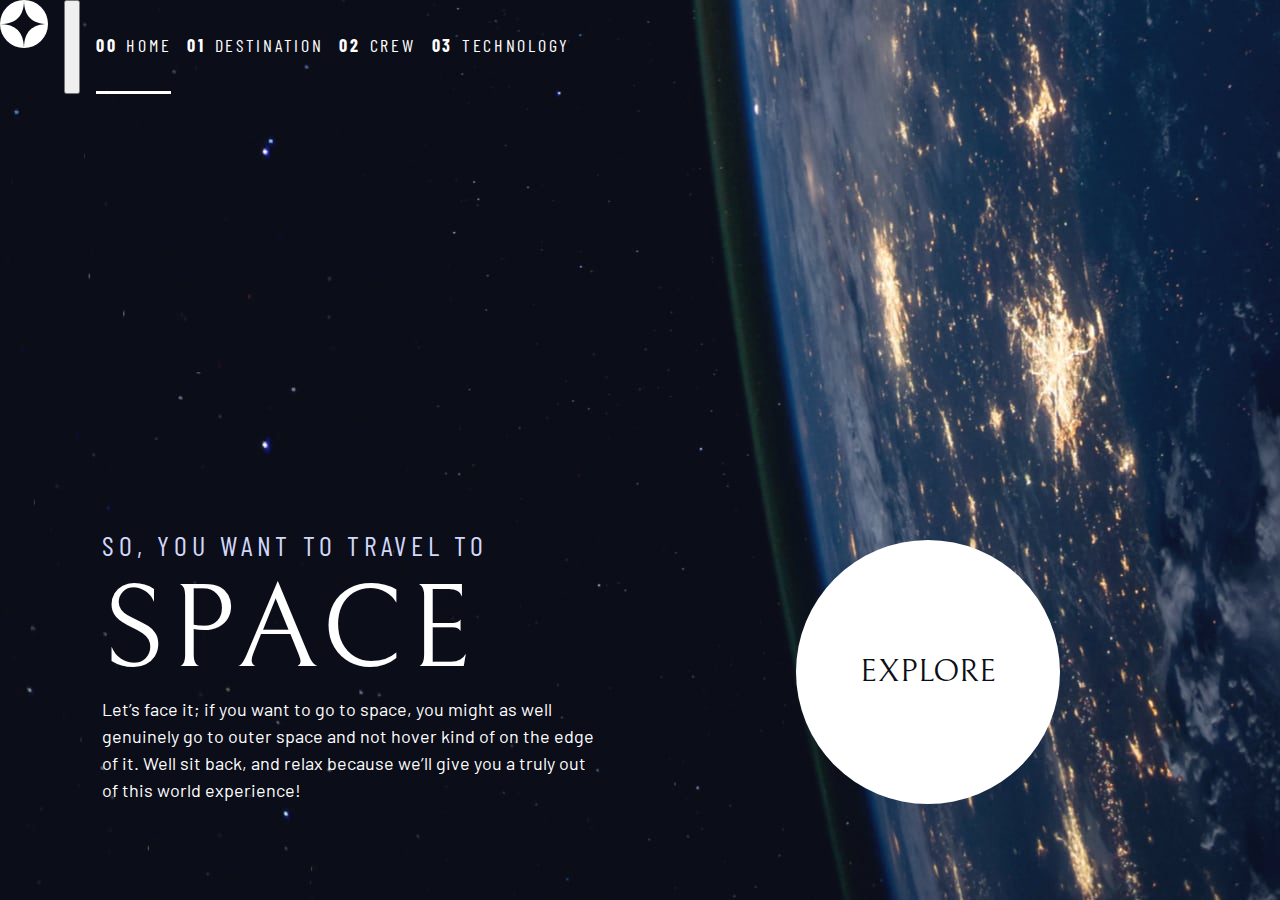
==== starter-code/index.html @ 5a0a13b6 "s" ====
<!DOCTYPE html>
<html lang="en">
  <head>
    <meta charset="UTF-8" />
    <meta name="viewport" content="width=device-width, initial-scale=1.0" />

    <link
      rel="icon"
      type="image/png"
      sizes="32x32"
      href="./assets/favicon-32x32.png"
    />
    <!-- Google fonts -->
    <link rel="preconnect" href="https://fonts.googleapis.com" />
    <link rel="preconnect" href="https://fonts.gstatic.com" crossorigin />
    <link
      href="https://fonts.googleapis.com/css2?family=Barlow+Condensed:wght@400;700&family=Bellefair&family=Barlow:wght@400;700&display=swap"
      rel="stylesheet"
    />

    <!-- Our custom CSS -->
    <link rel="stylesheet" href="style.css" />
    <script defer src="script.js"></script>
    <title>Frontend Mentor | Space tourism website</title>
  </head>
  <body class="home">
    <header class="primary-header flex">
      <div>
        <img
          src="./assets/shared/logo.svg"
          alt="space tourism logo"
          class="logo"
        />
      </div>
      <button class="mobile-nav-toggle" aria-controls="primary-navigation" aria-expanded="false">
        <span class="sr-only">Menu</span>
      </button>
      <nav>
        <ul id="primary-navigation" class="primary-navigation underline-indicators flex">
          <li class="active">
            <a
              class="ff-sans-cond uppercase text-white letter-spacing-2"
              href="index.html"
              ><span>00</span>Home</a
            >
          </li>
          <li>
            <a
              class="ff-sans-cond uppercase text-white letter-spacing-2"
              href="destination.html"
              ><span>01</span>Destination</a
            >
          </li>
          <li>
            <a
              class="ff-sans-cond uppercase text-white letter-spacing-2"
              href="crew.html"
              ><span>02</span>Crew</a
            >
          </li>
          <li>
            <a
              class="ff-sans-cond uppercase text-white letter-spacing-2"
              href="technology.html"
              ><span>03</span>Technology</a
            >
          </li>
        </ul>
      </nav>
    </header>

    <div class="grid-container grid-container--home">
      <div>
        <h1 class="text-accent fs-500 ff-sans-cond uppercase letter-spacing-1">
          So, you want to travel to
          <span class="d-block fs-900 ff-serif text-white">Space</span>
        </h1>

        <p>
          Let’s face it; if you want to go to space, you might as well genuinely
          go to outer space and not hover kind of on the edge of it. Well sit
          back, and relax because we’ll give you a truly out of this world
          experience!
        </p>
      </div>
      <div>
        <a href="#" class="large-button uppercase ff-serif text-dark bg-white"
          >Explore</a
        >
      </div>
    </div>
  </body>
</html>
---- starter-code/style.css ----
/* ------------------- */
/* Custom properties   */
/* ------------------- */

:root {
  /* colors */
  --clr-dark: 230 35% 7%;
  --clr-light: 231 77% 90%;
  --clr-white: 0 0% 100%;

  /* font-sizes */
  --fs-900: clamp(5rem, 8vw + 1rem, 9.375rem);
  --fs-800: 6.25rem;
  --fs-700: 3.5rem;
  --fs-600: 2rem;
  --fs-500: 1.75rem;
  --fs-400: 1.125rem;
  --fs-300: 1rem;
  --fs-200: 0.875rem;

  /* font-families */
  --ff-serif: "Bellefair", serif;
  --ff-sans-cond: "Barlow Condensed", sans-serif;
  --ff-sans-normal: "Barlow", sans-serif;
}

@media (min-width: 35em) {
  :root {
    --fs-800: 5rem;
    --fs-700: 2.5rem;
    --fs-600: 1.5rem;
    --fs-400: 1rem;
  }
}

@media (min-width: 45em) {
  :root {
    /* font-sizes */

    --fs-800: 6.25rem;
    --fs-700: 3.5rem;
    --fs-600: 2rem;
    --fs-400: 1.125rem;
  }
}

/* ------------------- */
/* Reset               */
/* ------------------- */

/* Box sizing */
*,
*::before,
*::after {
  box-sizing: border-box;
}

/* Reset margins */
body,
h1,
h2,
h3,
h4,
h5,
p,
figure,
picture {
  margin: 0;
}

h1,
h2,
h3,
h4,
h5,
h6,
p {
  font-weight: 400;
}

/* set up the body */
body {
  font-family: var(--ff-sans-normal);
  font-size: var(--fs-400);
  color: hsl(var(--clr-white));
  background-color: hsl(var(--clr-dark));
  line-height: 1.5;
  min-height: 100vh;

  display: grid;
  grid-template-rows: min-content 1fr;
}

/* make images easier to work with */
img,
picutre {
  max-width: 100%;
  display: block;
}

/* make form elements easier to work with */
input,
button,
textarea,
select {
  font: inherit;
}

/* remove animations for people who've turned them off */
@media (prefers-reduced-motion: reduce) {
  *,
  *::before,
  *::after {
    animation-duration: 0.01ms !important;
    animation-iteration-count: 1 !important;
    transition-duration: 0.01ms !important;
    scroll-behavior: auto !important;
  }
}

/* ------------------- */
/* Utility classes     */
/* ------------------- */

/* general */

.flex {
  display: flex;
  gap: var(--gap, 1rem);
}

.grid {
  display: grid;
  gap: var(--gap, 1rem);
}

.d-block {
  display: block;
}

.flow > *:where(:not(:first-child)) {
  margin-top: var(--flow-space, 1rem);
}

.container {
  padding-inline: 2em;
  margin-inline: auto;
  max-width: 80rem;
}

.grid-container {
  text-align: center;
  display: grid;
  place-items: center;
  padding-inline: 1rem;
}

.grid-container * {
  max-width: 50ch;
}

@media (min-width: 45em) {
  .grid-container {
    text-align: left;
    column-gap: var(--container-gap, 2rem);
    grid-template-columns: minmax(2rem, 1fr) repeat(2, minmax(0, 40rem)) minmax(
        2rem,
        1fr
      );
  }

  .grid-container > *:first-child {
    grid-column: 2;
  }

  .grid-container > *:last-child {
    grid-column: 3;
  }

  .grid-container--home {
    padding-bottom: 6rem;
    align-items: end;
  }
}

.sr-only {
  position: absolute;
  width: 1px;
  height: 1px;
  padding: 0;
  margin: -1px;
  overflow: hidden;
  clip: rect(0, 0, 0, 0);
  white-space: nowrap; /* added line */
  border: 0;
}

/* colors */

.bg-dark {
  background-color: hsl(var(--clr-dark));
}
.bg-accent {
  background-color: hsl(var(--clr-light));
}
.bg-white {
  background-color: hsl(var(--clr-white));
}

.text-dark {
  color: hsl(var(--clr-dark));
}
.text-accent {
  color: hsl(var(--clr-light));
}
.text-white {
  color: hsl(var(--clr-white));
}

/* typography */

.ff-serif {
  font-family: var(--ff-serif);
}
.ff-sans-cond {
  font-family: var(--ff-sans-cond);
}
.ff-sans-normal {
  font-family: var(--ff-sans-normal);
}

.letter-spacing-1 {
  letter-spacing: 4.75px;
}
.letter-spacing-2 {
  letter-spacing: 2.7px;
}
.letter-spacing-3 {
  letter-spacing: 2.35px;
}

.uppercase {
  text-transform: uppercase;
}

.fs-900 {
  font-size: var(--fs-900);
}
.fs-800 {
  font-size: var(--fs-800);
}
.fs-700 {
  font-size: var(--fs-700);
}
.fs-600 {
  font-size: var(--fs-600);
}
.fs-500 {
  font-size: var(--fs-500);
}
.fs-400 {
  font-size: var(--fs-400);
}
.fs-300 {
  font-size: var(--fs-300);
}
.fs-200 {
  font-size: var(--fs-200);
}

.fs-900,
.fs-800,
.fs-700,
.fs-600 {
  line-height: 1.1;
}

.numbered-title {
  font-family: var(--ff-sans-cond);
  font-size: var(--fs-500);
  text-transform: uppercase;
  letter-spacing: 4.72px;
}

.numbered-title span {
  margin-right: 0.5em;
  font-weight: 700;
  color: hsl(var(--clr-white) / 0.25);
}

/* ------------------- */
/* Compontents         */
/* ------------------- */

.large-button {
  font-size: 2rem;
  position: relative;
  z-index: 1;
  display: inline-grid;
  place-items: center;
  padding: 0 2em;
  border-radius: 50%;
  aspect-ratio: 1;
  text-decoration: none;
}

.large-button::after {
  content: "";
  position: absolute;
  z-index: -1;
  width: 100%;
  height: 100%;
  background: hsl(var(--clr-white) / 0.1);
  border-radius: 50%;
  opacity: 0;
  transition: opacity 500ms linear, transform 750ms ease-in-out;
}

.large-button:hover::after,
.large-button:focus::after {
  opacity: 1;
  transform: scale(1.5);
}

.primary-navigation {
  --underline-gap: 2rem;
  list-style: none;
  padding: 0;
  margin: 0;
}

@media (max-width: 35rem) {
  .primary-navigation {
    --underline-gap: .5rem;
    position: fixed;
    background: black;
    inset: 0 0 0 30%;
    z-index: 1000;
    list-style: none;
    padding: min(20rem, 15vh) 2rem;
    margin: 0;
    flex-direction: column;
  }

  .primary-navigation.underline-indicators > .active {
    border: 0;

  }
}

.primary-navigation a {
  text-decoration: none;
}

.primary-navigation a > span {
  font-weight: 700;
  margin-right: 0.5em;
}

.underline-indicators > * {
  cursor: pointer;
  padding: var(--underline-gap, 1rem) 0;
  border: 0;
  border-bottom: 0.2rem solid hsl(var(--clr-white) / 0);
}

.underline-indicators > *:hover,
.underline-indicators > *:focus {
  border-color: hsl(var(--clr-white) / 0.5);
}

.underline-indicators > .active,
.underline-indicators > [aria-selected="true"] {
  color: hsl(var(--clr-white) / 1);
  border-color: hsl(var(--clr-white) / 1);
}

.tab-list {
  --gap: 2rem;
}

.dot-indicators > * {
  cursor: pointer;
  border: 0;
  border-radius: 50%;
  padding: 0.5em;
  background-color: hsl(var(--clr-white) / 0.25);
}

.dot-indicators > *:hover,
.dot-indicators > *:focus {
  background-color: hsl(var(--clr-white) / 0.5);
}

.dot-indicators > [aria-selected="true"] {
  background-color: hsl(var(--clr-white) / 1);
}

.number-indicators > * {
  position: relative;
  display: grid;
  place-items: center;
  padding: 0 2em;
  border-radius: 50%;
  aspect-ratio: 1;
  text-decoration: none;
  border: 1px solid hsl(var(--clr-white) / 0.25);
  background-color: hsl(var(--clr-dark));
  color: hsl(var(--clr-white));
}

.number-indicators > *:hover,
.number-indicators > *:focus {
  background-color: hsl(var(--clr-white) / 0.1);
  border: 1px solid hsl(var(--clr-white));
}

.number-indicators > [aria-selected="true"] {
  background-color: hsl(var(--clr-white) / 1);
  color: hsl(var(--clr-dark));
}

/* ------------------- */
/* Page Specific background */
/* ------------------- */

body {
  background-position: bottom center;
  background-size: cover;
}

.home {
  background-image: url(./assets/home/background-home-mobile.jpg);
}

@media (min-width: 35em) {
  .home {
    background-position: center center;
    background-image: url(./assets/home/background-home-tablet.jpg);
  }
}

@media (min-width: 45em) {
  .home {
    background-image: url(./assets/home/background-home-desktop.jpg);
  }
}
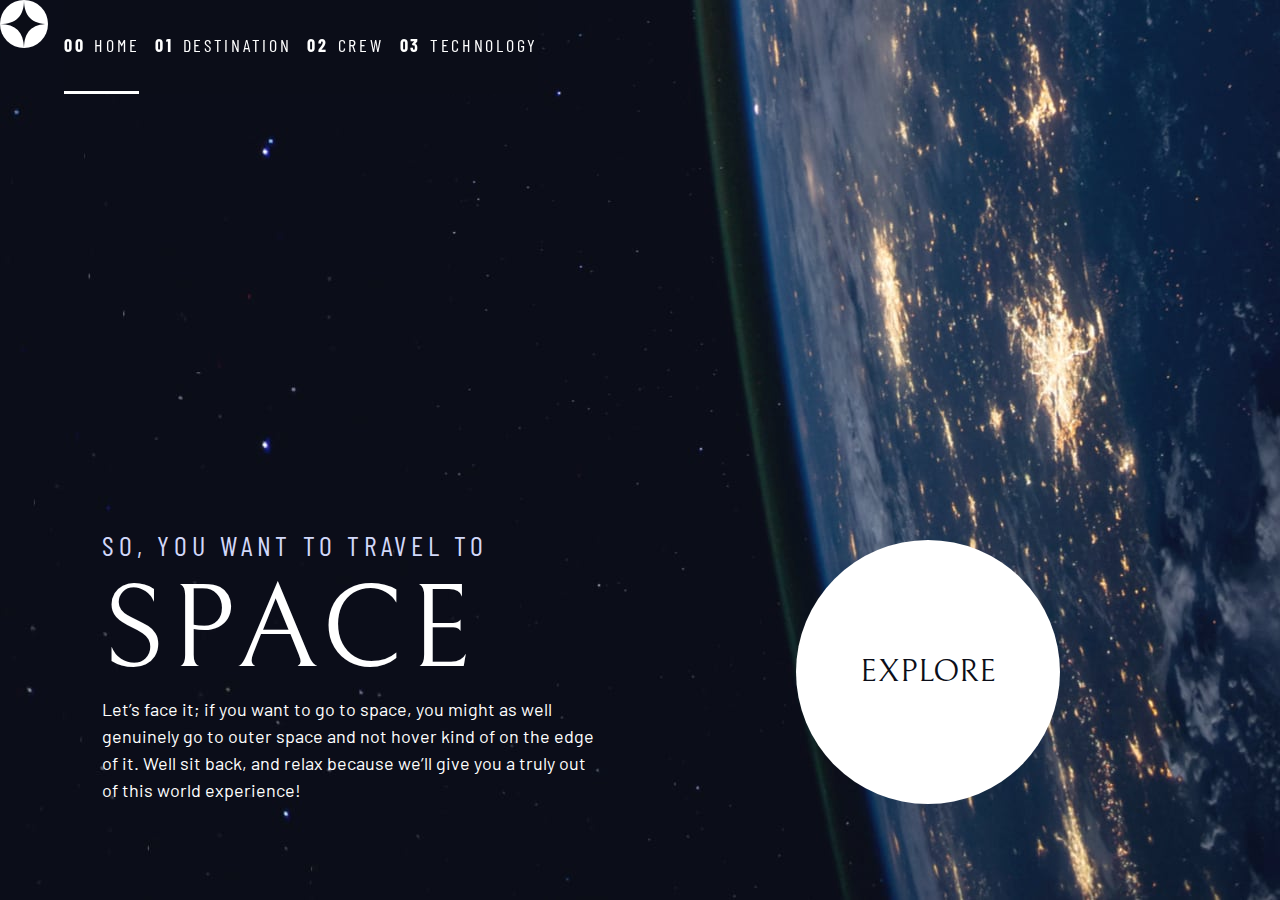
==== commit 88a1175a: "s" ====
--- a/starter-code/index.html
+++ b/starter-code/index.html
@@ -32,11 +32,19 @@
           class="logo"
         />
       </div>
-      <button class="mobile-nav-toggle" aria-controls="primary-navigation" aria-expanded="false">
+      <button
+        class="mobile-nav-toggle"
+        aria-controls="primary-navigation"
+        aria-expanded="false"
+      >
         <span class="sr-only">Menu</span>
       </button>
       <nav>
-        <ul id="primary-navigation" class="primary-navigation underline-indicators flex">
+        <ul
+          id="primary-navigation"
+          data-visible="false"
+          class="primary-navigation underline-indicators flex"
+        >
           <li class="active">
             <a
               class="ff-sans-cond uppercase text-white letter-spacing-2"
--- a/starter-code/style.css
+++ b/starter-code/style.css
@@ -89,6 +89,8 @@
 
   display: grid;
   grid-template-rows: min-content 1fr;
+
+  overflow-x: hidden;
 }
 
 /* make images easier to work with */
@@ -327,24 +329,59 @@
   list-style: none;
   padding: 0;
   margin: 0;
+  background: hsl(var(--clr-dark) / 0.95);
+  /* backdrop-filter: blur(2rem);
+
+  box-shadow: 0 8px 32px 0 rgba(31, 38, 135, 0.37);
+  border-radius: 10px;
+  border: 1px solid rgba(255, 255, 255, 0.18); */
+}
+
+.mobile-nav-toggle {
+  display: none;
+}
+
+@supports (backdrop-filter: blur(1.5rem)) {
+  .primary-navigation {
+    background: hsl(var(--clr-dark) / 0.05);
+    backdrop-filter: blur(1.5rem);
+  }
 }
 
 @media (max-width: 35rem) {
   .primary-navigation {
-    --underline-gap: .5rem;
+    --underline-gap: 0.5rem;
     position: fixed;
-    background: black;
     inset: 0 0 0 30%;
     z-index: 1000;
     list-style: none;
     padding: min(20rem, 15vh) 2rem;
     margin: 0;
     flex-direction: column;
+    transform: translateX(100%);
+    transition: transform 500ms ease-in-out;
+  }
+
+  .primary-navigation[data-visible="true"] {
+    transform: translateX(0);
   }
 
   .primary-navigation.underline-indicators > .active {
     border: 0;
-
+  }
+
+  .mobile-nav-toggle {
+    display: block;
+    position: absolute;
+    z-index: 2000;
+    right: 1rem;
+    top: 2rem;
+    background: transparent;
+    border: 0;
+    background-image: url(./assets/shared/icon-hamburger.svg);
+    background-repeat: no-repeat;
+    width: 1.5rem;
+    aspect-ratio: 1;
   }
 }
 
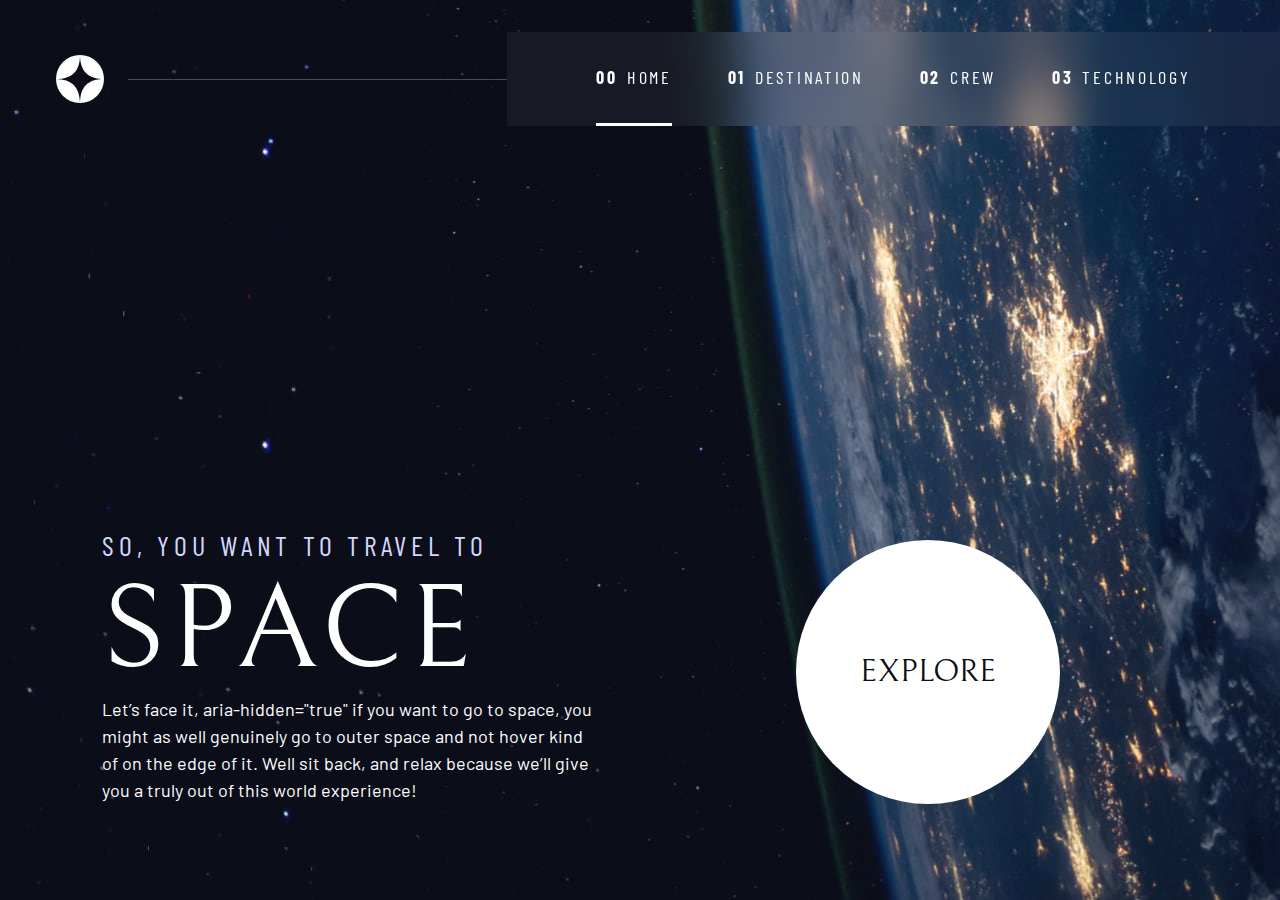
==== commit b91fa78c: "s" ====
--- a/starter-code/index.html
+++ b/starter-code/index.html
@@ -20,10 +20,12 @@
 
     <!-- Our custom CSS -->
     <link rel="stylesheet" href="style.css" />
+
     <script defer src="script.js"></script>
     <title>Frontend Mentor | Space tourism website</title>
   </head>
   <body class="home">
+    <a class="skip-to-content" href="#main">Skip to content</a>
     <header class="primary-header flex">
       <div>
         <img
@@ -49,35 +51,35 @@
             <a
               class="ff-sans-cond uppercase text-white letter-spacing-2"
               href="index.html"
-              ><span>00</span>Home</a
+              ><span aria-hidden="true">00</span>Home</a
             >
           </li>
           <li>
             <a
               class="ff-sans-cond uppercase text-white letter-spacing-2"
               href="destination.html"
-              ><span>01</span>Destination</a
+              ><span aria-hidden="true">01</span>Destination</a
             >
           </li>
           <li>
             <a
               class="ff-sans-cond uppercase text-white letter-spacing-2"
               href="crew.html"
-              ><span>02</span>Crew</a
+              ><span aria-hidden="true">02</span>Crew</a
             >
           </li>
           <li>
             <a
               class="ff-sans-cond uppercase text-white letter-spacing-2"
               href="technology.html"
-              ><span>03</span>Technology</a
+              ><span aria-hidden="true">03</span>Technology</a
             >
           </li>
         </ul>
       </nav>
     </header>
 
-    <div class="grid-container grid-container--home">
+    <main id="main" class="grid-container grid-container--home">
       <div>
         <h1 class="text-accent fs-500 ff-sans-cond uppercase letter-spacing-1">
           So, you want to travel to
@@ -85,7 +87,7 @@
         </h1>
 
         <p>
-          Let’s face it; if you want to go to space, you might as well genuinely
+          Let’s face it, aria-hidden="true" if you want to go to space, you might as well genuinely
           go to outer space and not hover kind of on the edge of it. Well sit
           back, and relax because we’ll give you a truly out of this world
           experience!
@@ -96,6 +98,6 @@
           >Explore</a
         >
       </div>
-    </div>
+    </main>
   </body>
 </html>
--- a/starter-code/style.css
+++ b/starter-code/style.css
@@ -197,6 +197,21 @@
   border: 0;
 }
 
+.skip-to-content {
+  position: absolute;
+  z-index: 1000;
+  background: hsl(var(--clr-white));
+  color: hsl(var(--clr-dark));
+  padding: 0.5em 1em;
+  margin-inline: auto;
+  transform: translateY(-100%);
+  transition: transform 250ms ease-in;
+}
+
+.skip-to-content:focus{
+  transform: translateY(0);
+}
+
 /* colors */
 
 .bg-dark {
@@ -324,28 +339,36 @@
   transform: scale(1.5);
 }
 
+.logo {
+  margin: 1.5rem clamp(1.5rem, 5vw, 3.5rem);
+}
+
+.primary-header {
+  justify-content: space-between;
+  align-items: center;
+}
+
 .primary-navigation {
+  --gap: clamp(1.5rem, 5vw, 3.5rem);
   --underline-gap: 2rem;
   list-style: none;
   padding: 0;
   margin: 0;
-  background: hsl(var(--clr-dark) / 0.95);
-  /* backdrop-filter: blur(2rem);
-
-  box-shadow: 0 8px 32px 0 rgba(31, 38, 135, 0.37);
-  border-radius: 10px;
-  border: 1px solid rgba(255, 255, 255, 0.18); */
+  background: hsl(var(--clr-white) / 0.05);
+  backdrop-filter: blur(1.5rem);
+}
+
+.primary-navigation a {
+  text-decoration: none;
+}
+
+.primary-navigation a > span {
+  font-weight: 700;
+  margin-right: 0.5em;
 }
 
 .mobile-nav-toggle {
   display: none;
-}
-
-@supports (backdrop-filter: blur(1.5rem)) {
-  .primary-navigation {
-    background: hsl(var(--clr-dark) / 0.05);
-    backdrop-filter: blur(1.5rem);
-  }
 }
 
 @media (max-width: 35rem) {
@@ -385,13 +408,37 @@
   }
 }
 
-.primary-navigation a {
-  text-decoration: none;
-}
-
-.primary-navigation a > span {
-  font-weight: 700;
-  margin-right: 0.5em;
+@media (min-width: 35em) {
+  .primary-navigation {
+    padding-inline: clamp(3rem, 7vw, 7rem);
+  }
+}
+
+@media (min-width: 35em) and (max-width: 45em) {
+  .primary-navigation a > span {
+    display: none;
+  }
+}
+
+@media (min-width: 45em) {
+  .primary-header::after {
+    content: "";
+    display: block;
+    position: relative;
+    height: 1px;
+    width: 100%;
+    margin-right: -2.5rem;
+    background: hsl(var(--clr-white) / 0.25);
+    order: 1;
+  }
+
+  nav {
+    order: 2;
+  }
+
+  .primary-navigation {
+    margin-block: 2rem;
+  }
 }
 
 .underline-indicators > * {
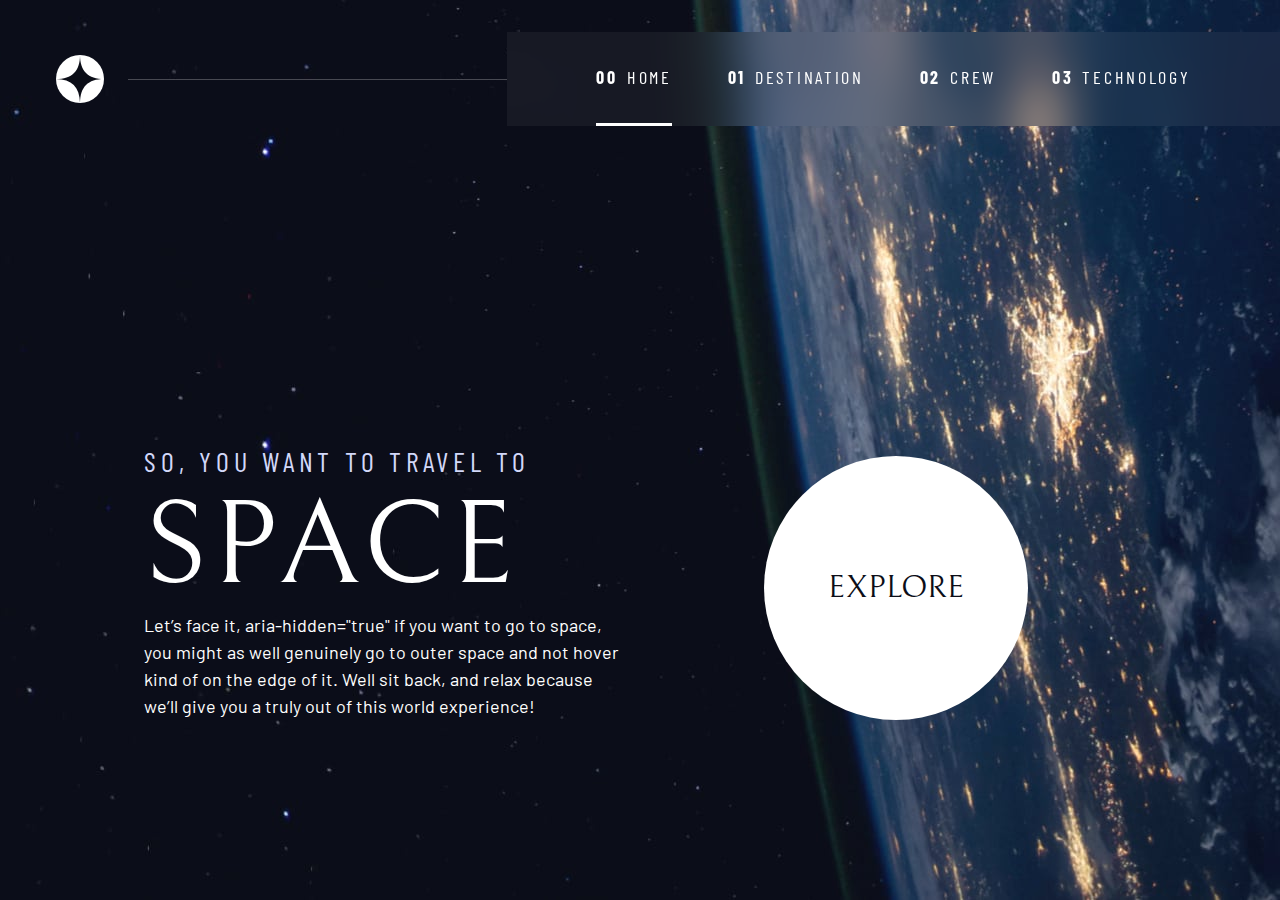
==== commit 6648e29e: "s" ====
--- a/starter-code/index.html
+++ b/starter-code/index.html
@@ -57,7 +57,7 @@
           <li>
             <a
               class="ff-sans-cond uppercase text-white letter-spacing-2"
-              href="destination.html"
+              href="./destination.html"
               ><span aria-hidden="true">01</span>Destination</a
             >
           </li>
--- a/starter-code/style.css
+++ b/starter-code/style.css
@@ -7,17 +7,17 @@
   --clr-dark: 230 35% 7%;
   --clr-light: 231 77% 90%;
   --clr-white: 0 0% 100%;
-
+  
   /* font-sizes */
   --fs-900: clamp(5rem, 8vw + 1rem, 9.375rem);
-  --fs-800: 6.25rem;
-  --fs-700: 3.5rem;
-  --fs-600: 2rem;
-  --fs-500: 1.75rem;
-  --fs-400: 1.125rem;
+  --fs-800: 3.5rem;
+  --fs-700: 1.5rem;
+  --fs-600: 1rem;
+  --fs-500: 1rem;
+  --fs-400: 0.9375rem;
   --fs-300: 1rem;
   --fs-200: 0.875rem;
-
+  
   /* font-families */
   --ff-serif: "Bellefair", serif;
   --ff-sans-cond: "Barlow Condensed", sans-serif;
@@ -26,27 +26,31 @@
 
 @media (min-width: 35em) {
   :root {
-    --fs-800: 5rem;
-    --fs-700: 2.5rem;
-    --fs-600: 1.5rem;
-    --fs-400: 1rem;
+      --fs-800: 5rem;
+      --fs-700: 2.5rem;
+      --fs-600: 1.5rem;
+      --fs-500: 1.25rem;
+      --fs-400: 1rem;
   }
 }
 
 @media (min-width: 45em) {
   :root {
-    /* font-sizes */
-
-    --fs-800: 6.25rem;
-    --fs-700: 3.5rem;
-    --fs-600: 2rem;
-    --fs-400: 1.125rem;
-  }
-}
+      /* font-sizes */
+      --fs-800: 6.25rem;
+      --fs-700: 3.5rem;
+      --fs-600: 2rem;
+      --fs-500: 1.75rem;
+      --fs-400: 1.125rem;
+  }
+}
+
 
 /* ------------------- */
 /* Reset               */
 /* ------------------- */
+
+/* https://piccalil.li/blog/a-modern-css-reset/ */
 
 /* Box sizing */
 *,
@@ -65,7 +69,7 @@
 p,
 figure,
 picture {
-  margin: 0;
+  margin: 0; 
 }
 
 h1,
@@ -82,14 +86,14 @@
 body {
   font-family: var(--ff-sans-normal);
   font-size: var(--fs-400);
-  color: hsl(var(--clr-white));
-  background-color: hsl(var(--clr-dark));
+  color: hsl( var(--clr-white) );
+  background-color: hsl( var(--clr-dark) );
   line-height: 1.5;
   min-height: 100vh;
-
+  
   display: grid;
   grid-template-rows: min-content 1fr;
-
+  
   overflow-x: hidden;
 }
 
@@ -109,16 +113,17 @@
 }
 
 /* remove animations for people who've turned them off */
-@media (prefers-reduced-motion: reduce) {
-  *,
-  *::before,
-  *::after {
-    animation-duration: 0.01ms !important;
-    animation-iteration-count: 1 !important;
-    transition-duration: 0.01ms !important;
-    scroll-behavior: auto !important;
-  }
-}
+@media (prefers-reduced-motion: reduce) {  
+*,
+*::before,
+*::after {
+  animation-duration: 0.01ms !important;
+  animation-iteration-count: 1 !important;
+  transition-duration: 0.01ms !important;
+  scroll-behavior: auto !important;
+}
+}
+
 
 /* ------------------- */
 /* Utility classes     */
@@ -150,140 +155,63 @@
   max-width: 80rem;
 }
 
-.grid-container {
-  text-align: center;
-  display: grid;
-  place-items: center;
-  padding-inline: 1rem;
-}
-
-.grid-container * {
-  max-width: 50ch;
-}
-
-@media (min-width: 45em) {
-  .grid-container {
-    text-align: left;
-    column-gap: var(--container-gap, 2rem);
-    grid-template-columns: minmax(2rem, 1fr) repeat(2, minmax(0, 40rem)) minmax(
-        2rem,
-        1fr
-      );
-  }
-
-  .grid-container > *:first-child {
-    grid-column: 2;
-  }
-
-  .grid-container > *:last-child {
-    grid-column: 3;
-  }
-
-  .grid-container--home {
-    padding-bottom: 6rem;
-    align-items: end;
-  }
-}
-
 .sr-only {
-  position: absolute;
-  width: 1px;
-  height: 1px;
-  padding: 0;
-  margin: -1px;
-  overflow: hidden;
-  clip: rect(0, 0, 0, 0);
-  white-space: nowrap; /* added line */
-  border: 0;
+position: absolute; 
+width: 1px;
+height: 1px;
+padding: 0;
+margin: -1px; 
+overflow: hidden;
+clip: rect(0, 0, 0, 0);
+white-space: nowrap; /* added line */
+border: 0;
 }
 
 .skip-to-content {
   position: absolute;
-  z-index: 1000;
-  background: hsl(var(--clr-white));
-  color: hsl(var(--clr-dark));
-  padding: 0.5em 1em;
+  z-index: 9999;
+  background: hsl( var(--clr-white) );
+  color: hsl( var(--clr-dark) ); 
+  padding: .5em 1em;
   margin-inline: auto;
   transform: translateY(-100%);
   transition: transform 250ms ease-in;
 }
 
-.skip-to-content:focus{
+.skip-to-content:focus {
   transform: translateY(0);
 }
 
 /* colors */
 
-.bg-dark {
-  background-color: hsl(var(--clr-dark));
-}
-.bg-accent {
-  background-color: hsl(var(--clr-light));
-}
-.bg-white {
-  background-color: hsl(var(--clr-white));
-}
-
-.text-dark {
-  color: hsl(var(--clr-dark));
-}
-.text-accent {
-  color: hsl(var(--clr-light));
-}
-.text-white {
-  color: hsl(var(--clr-white));
-}
+.bg-dark { background-color: hsl( var(--clr-dark) );}
+.bg-accent { background-color: hsl( var(--clr-light) );}
+.bg-white { background-color: hsl( var(--clr-white) );}
+
+.text-dark { color: hsl( var(--clr-dark) );}
+.text-accent { color: hsl( var(--clr-light) );}
+.text-white { color: hsl( var(--clr-white) );}
 
 /* typography */
 
-.ff-serif {
-  font-family: var(--ff-serif);
-}
-.ff-sans-cond {
-  font-family: var(--ff-sans-cond);
-}
-.ff-sans-normal {
-  font-family: var(--ff-sans-normal);
-}
-
-.letter-spacing-1 {
-  letter-spacing: 4.75px;
-}
-.letter-spacing-2 {
-  letter-spacing: 2.7px;
-}
-.letter-spacing-3 {
-  letter-spacing: 2.35px;
-}
-
-.uppercase {
-  text-transform: uppercase;
-}
-
-.fs-900 {
-  font-size: var(--fs-900);
-}
-.fs-800 {
-  font-size: var(--fs-800);
-}
-.fs-700 {
-  font-size: var(--fs-700);
-}
-.fs-600 {
-  font-size: var(--fs-600);
-}
-.fs-500 {
-  font-size: var(--fs-500);
-}
-.fs-400 {
-  font-size: var(--fs-400);
-}
-.fs-300 {
-  font-size: var(--fs-300);
-}
-.fs-200 {
-  font-size: var(--fs-200);
-}
+.ff-serif { font-family: var(--ff-serif); } 
+.ff-sans-cond { font-family: var(--ff-sans-cond); } 
+.ff-sans-normal { font-family: var(--ff-sans-normal); } 
+
+.letter-spacing-1 { letter-spacing: 4.75px; } 
+.letter-spacing-2 { letter-spacing: 2.7px; } 
+.letter-spacing-3 { letter-spacing: 2.35px; } 
+
+.uppercase { text-transform: uppercase; }
+
+.fs-900 { font-size: var(--fs-900); }
+.fs-800 { font-size: var(--fs-800); }
+.fs-700 { font-size: var(--fs-700); }
+.fs-600 { font-size: var(--fs-600); }
+.fs-500 { font-size: var(--fs-500); }
+.fs-400 { font-size: var(--fs-400); }
+.fs-300 { font-size: var(--fs-300); }
+.fs-200 { font-size: var(--fs-200); }
 
 .fs-900,
 .fs-800,
@@ -296,14 +224,15 @@
   font-family: var(--ff-sans-cond);
   font-size: var(--fs-500);
   text-transform: uppercase;
-  letter-spacing: 4.72px;
+  letter-spacing: 4.72px; 
 }
 
 .numbered-title span {
-  margin-right: 0.5em;
+  margin-right: .5em;
   font-weight: 700;
-  color: hsl(var(--clr-white) / 0.25);
-}
+  color: hsl( var(--clr-white) / .25);
+}
+
 
 /* ------------------- */
 /* Compontents         */
@@ -322,12 +251,12 @@
 }
 
 .large-button::after {
-  content: "";
+  content: '';
   position: absolute;
   z-index: -1;
   width: 100%;
   height: 100%;
-  background: hsl(var(--clr-white) / 0.1);
+  background: hsl( var(--clr-white) / .1);
   border-radius: 50%;
   opacity: 0;
   transition: opacity 500ms linear, transform 750ms ease-in-out;
@@ -338,6 +267,8 @@
   opacity: 1;
   transform: scale(1.5);
 }
+
+/* primary-header */
 
 .logo {
   margin: 1.5rem clamp(1.5rem, 5vw, 3.5rem);
@@ -354,7 +285,7 @@
   list-style: none;
   padding: 0;
   margin: 0;
-  background: hsl(var(--clr-white) / 0.05);
+  background: hsl( var(--clr-white) / 0.05);
   backdrop-filter: blur(1.5rem);
 }
 
@@ -364,7 +295,7 @@
 
 .primary-navigation a > span {
   font-weight: 700;
-  margin-right: 0.5em;
+  margin-right: .5em;
 }
 
 .mobile-nav-toggle {
@@ -373,90 +304,105 @@
 
 @media (max-width: 35rem) {
   .primary-navigation {
-    --underline-gap: 0.5rem;
-    position: fixed;
-    inset: 0 0 0 30%;
-    z-index: 1000;
-    list-style: none;
-    padding: min(20rem, 15vh) 2rem;
-    margin: 0;
-    flex-direction: column;
-    transform: translateX(100%);
-    transition: transform 500ms ease-in-out;
-  }
-
+      --underline-gap: .5rem;
+      position: fixed;
+      z-index: 1000;
+      inset: 0 0 0 30%;
+      list-style: none;
+      padding: min(20rem, 15vh) 2rem;
+      margin: 0;
+      flex-direction: column;
+      transform: translateX(100%);
+      transition: transform 500ms ease-in-out;
+  }
+  
   .primary-navigation[data-visible="true"] {
-    transform: translateX(0);
-  }
-
+      transform: translateX(0);
+  }
+  
   .primary-navigation.underline-indicators > .active {
-    border: 0;
-  }
-
+     border: 0;
+  }
+  
   .mobile-nav-toggle {
-    display: block;
-    position: absolute;
-    z-index: 2000;
-    right: 1rem;
-    top: 2rem;
-    background: transparent;
-    border: 0;
-    background-image: url(./assets/shared/icon-hamburger.svg);
-    background-repeat: no-repeat;
-    width: 1.5rem;
-    aspect-ratio: 1;
-  }
+      display: block;
+      position: absolute;
+      z-index: 2000;
+      right: 1rem;
+      top: 2rem;
+      background: transparent;
+      background-image: url(./assets/shared/icon-hamburger.svg);
+      background-repeat: no-repeat;
+      background-position: center;
+      width: 1.5rem;
+      aspect-ratio: 1;
+      border: 0;
+  }
+  
+  .mobile-nav-toggle[aria-expanded="true"] {
+      background-image: url(./assets/shared/icon-close.svg);
+  }
+  
+  .mobile-nav-toggle:focus-visible {
+      outline: 5px solid white;
+      outline-offset: 5px;
+  }
+  
 }
 
 @media (min-width: 35em) {
   .primary-navigation {
-    padding-inline: clamp(3rem, 7vw, 7rem);
-  }
-}
-
-@media (min-width: 35em) and (max-width: 45em) {
+      padding-inline: clamp(3rem, 7vw, 7rem);
+  }
+}
+
+@media (min-width: 35em) and (max-width: 44.999em) {
   .primary-navigation a > span {
-    display: none;
+      display: none;
   }
 }
 
 @media (min-width: 45em) {
-  .primary-header::after {
-    content: "";
-    display: block;
-    position: relative;
-    height: 1px;
-    width: 100%;
-    margin-right: -2.5rem;
-    background: hsl(var(--clr-white) / 0.25);
-    order: 1;
-  }
-
+  
+   .primary-header::after {
+       content: '';
+       display: block;
+       position: relative;
+       height: 1px;
+       width: 100%;
+       margin-right: -2.5rem;
+       background: hsl( var(--clr-white) / .25);
+       order: 1;
+   }
+   
   nav {
-    order: 2;
-  }
-
+      order: 2;
+  }
+  
   .primary-navigation {
-    margin-block: 2rem;
-  }
-}
+      margin-block: 2rem;
+  }
+  
+ 
+}
+
 
 .underline-indicators > * {
   cursor: pointer;
   padding: var(--underline-gap, 1rem) 0;
   border: 0;
-  border-bottom: 0.2rem solid hsl(var(--clr-white) / 0);
+  border-bottom: .2rem solid hsl( var(--clr-white) / 0 );
 }
 
 .underline-indicators > *:hover,
 .underline-indicators > *:focus {
-  border-color: hsl(var(--clr-white) / 0.5);
+  border-color: hsl( var(--clr-white) / .5);
 }
 
 .underline-indicators > .active,
 .underline-indicators > [aria-selected="true"] {
-  color: hsl(var(--clr-white) / 1);
-  border-color: hsl(var(--clr-white) / 1);
+  color: hsl( var(--clr-white) / 1);
+  border-color: hsl( var(--clr-white) / 1); 
 }
 
 .tab-list {
@@ -467,65 +413,225 @@
   cursor: pointer;
   border: 0;
   border-radius: 50%;
-  padding: 0.5em;
-  background-color: hsl(var(--clr-white) / 0.25);
+  padding: .5em;
+  background-color: hsl( var(--clr-white) / .25);
 }
 
 .dot-indicators > *:hover,
-.dot-indicators > *:focus {
-  background-color: hsl(var(--clr-white) / 0.5);
+.dot-indicators > *:focus { 
+  background-color: hsl( var(--clr-white) / .5);
 }
 
 .dot-indicators > [aria-selected="true"] {
-  background-color: hsl(var(--clr-white) / 1);
-}
-
-.number-indicators > * {
-  position: relative;
+  background-color: hsl( var(--clr-white) / 1); 
+}
+
+
+/* ----------------------------- */
+/* Page specific background      */
+/* ----------------------------- */
+body {
+  background-size: cover;
+  background-position: bottom center;
+}
+/* home */
+.home {
+background-image: url(./assets/home/background-home-mobile.jpg);
+}
+
+.destination{
+background-image: url(./assets/destination/background-destination-mobile.jpg);
+}
+
+.crew{
+background-image: url(./assets/crew/background-crew-mobile.jpg);
+}
+
+@media (min-width: 35rem) {
+.home {
+    background-position: center center;
+    background-image: url(./assets/home/background-home-tablet.jpg);
+}
+
+.destination{
+  background-image: url(./assets/destination/background-destination-tablet.jpg);
+}
+
+.crew{
+  background-image: url(./assets/crew/background-crew-tablet.jpg);
+}
+}
+
+@media (min-width: 45rem) {
+.home {
+    background-image: url(./assets/home/background-home-desktop.jpg);
+}
+
+.destination{
+  background-image: url(./assets/destination/background-destination-desktop.jpg);
+}
+
+.crew{
+  background-image: url(./assets/crew/background-crew-desktop.jpg);
+}
+} 
+
+/* ----------------------------- */
+/* Layout                        */
+/* ----------------------------- */
+
+
+.grid-container {
+  text-align: center;
   display: grid;
   place-items: center;
-  padding: 0 2em;
-  border-radius: 50%;
-  aspect-ratio: 1;
-  text-decoration: none;
-  border: 1px solid hsl(var(--clr-white) / 0.25);
-  background-color: hsl(var(--clr-dark));
-  color: hsl(var(--clr-white));
-}
-
-.number-indicators > *:hover,
-.number-indicators > *:focus {
-  background-color: hsl(var(--clr-white) / 0.1);
-  border: 1px solid hsl(var(--clr-white));
-}
-
-.number-indicators > [aria-selected="true"] {
-  background-color: hsl(var(--clr-white) / 1);
-  color: hsl(var(--clr-dark));
-}
-
-/* ------------------- */
-/* Page Specific background */
-/* ------------------- */
-
-body {
-  background-position: bottom center;
-  background-size: cover;
-}
-
-.home {
-  background-image: url(./assets/home/background-home-mobile.jpg);
+  padding-inline: 1rem;
+  padding-bottom: 4rem;
+}
+
+.grid-container p:not([class]) {
+  max-width: 50ch;
+}
+
+.numbered-title {
+  grid-area: title;
+}
+
+/* destination layout */
+
+.grid-container--destination {
+  --flow-space: 2rem;
+  grid-template-areas: 
+      'title'
+      'image'
+      'tabs'
+      'content';
+}
+
+.grid-container--destination > img {
+  grid-area: image;
+  max-width: 60%;
+}
+
+.grid-container--destination > .tab-list {
+  grid-area: tabs;
+}
+
+.grid-container--destination > .destination-info {
+  grid-area: content;
+}
+
+.destination-meta {
+  flex-direction: column;
+  border-top: 1px solid hsl( var(--clr-white) / .1);
+  padding-top: 2.5rem;
+  margin-top: 2.5rem;
+}
+
+.destination-meta p {
+  font-size: 1.75rem;
+}
+
+/* crew layout */
+
+.grid-container--crew {
+  --flow-space: 2rem;
+  grid-template-areas: 
+      'title'
+      'image'
+      'tabs'
+      'content';
+}
+
+.grid-container--crew > img {
+  grid-area: image;
+  max-width: 60%;
+  border-bottom: 1px solid hsl( var(--clr-white) / .1);
+}
+
+.grid-container--crew > .dot-indicators {
+  grid-area: tabs;
+}
+
+.grid-container--crew > .crew-details {
+  grid-area: content;
 }
 
 @media (min-width: 35em) {
-  .home {
-    background-position: center center;
-    background-image: url(./assets/home/background-home-tablet.jpg);
-  }
+  .numbered-title {
+      justify-self: start;
+      margin-top: 2rem;
+  }
+  
+  .destination-meta {
+      flex-direction: row;
+      justify-content: space-evenly;
+  }
+  
+  .grid-container--crew {
+      padding-bottom: 0;
+      grid-template-areas: 
+          'title'
+          'content'
+          'tabs'
+          'image';
+  }
+  
+  
 }
 
 @media (min-width: 45em) {
-  .home {
-    background-image: url(./assets/home/background-home-desktop.jpg);
-  }
-}
+  .grid-container {
+      text-align: left;
+      column-gap: var(--container-gap, 2rem);
+      grid-template-columns: minmax(1rem, 1fr) repeat(2, minmax(0, 30rem)) minmax(1rem, 1fr);
+  }
+  
+  .grid-container--home {
+      padding-bottom: max(6rem, 20vh);
+      align-items: end;
+  }
+  
+  .grid-container--home > *:first-child {
+      grid-column: 2;
+  }
+
+  .grid-container--home > *:last-child {
+      grid-column: 3;
+  }
+  
+  .grid-container--destination {
+      justify-items: start;
+      align-content: start;
+      grid-template-areas: 
+          '. title title .'
+          '. image tabs .'
+          '. image content .';
+  }
+  
+  .grid-container--destination > img,
+  .grid-container--crew > img {
+      max-width: 90%;
+  }
+   
+  .destination-meta {
+      --gap: min(6vw, 6rem);
+      justify-content: start;
+  }
+  
+  .grid-container--crew {
+      grid-template-areas: 
+          '. title title .'
+          '. content image .'
+          '. tabs image .';
+  }
+  
+  .grid-container--crew > .dot-indicators {
+      justify-self: start;
+  }
+  
+  .grid-container--crew > img {
+      align-self: end;
+  }
+
+}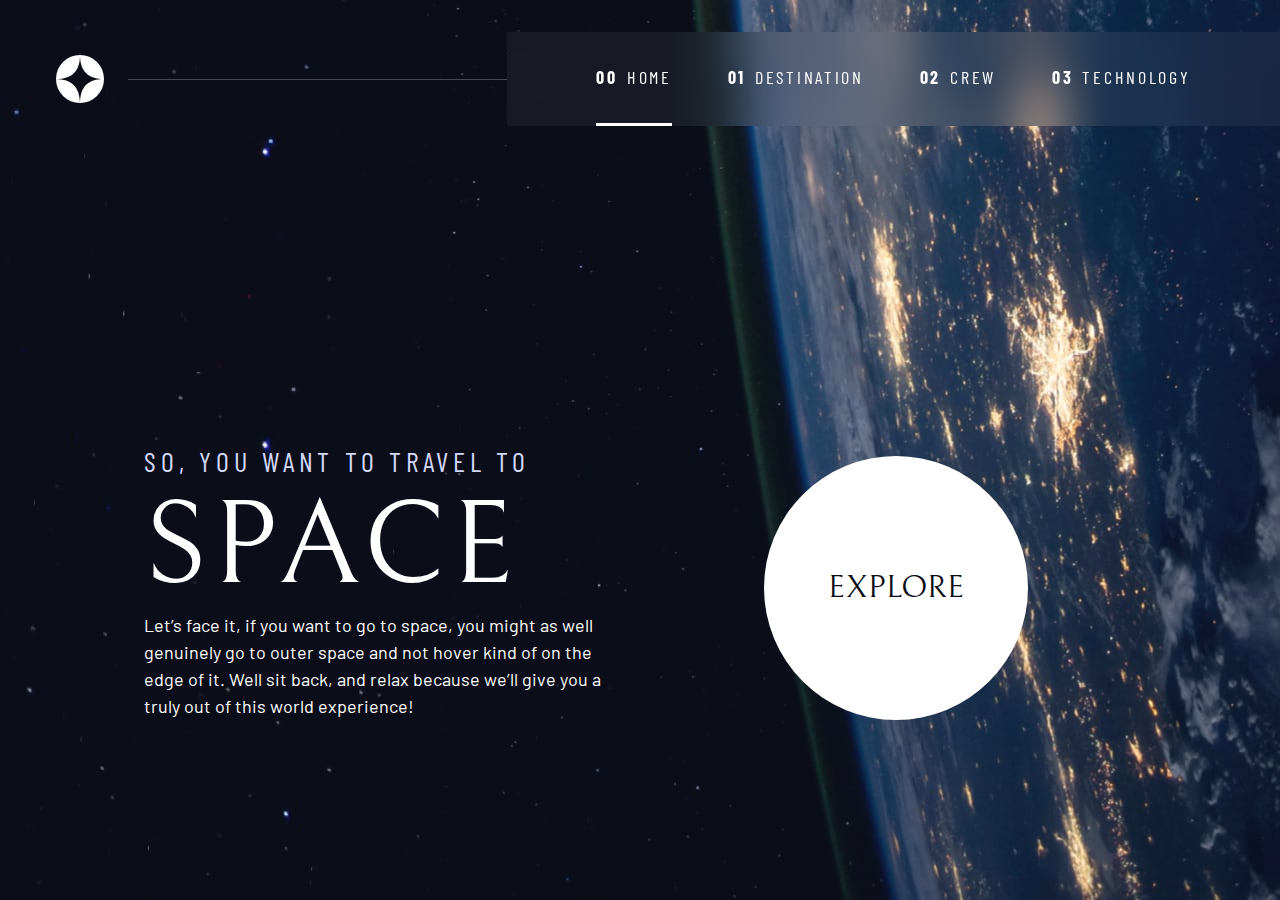
==== commit b37488eb: "final" ====
--- a/starter-code/index.html
+++ b/starter-code/index.html
@@ -21,7 +21,7 @@
     <!-- Our custom CSS -->
     <link rel="stylesheet" href="style.css" />
 
-    <script defer src="script.js"></script>
+    <script defer src="navigation.js"></script>
     <title>Frontend Mentor | Space tourism website</title>
   </head>
   <body class="home">
@@ -64,7 +64,7 @@
           <li>
             <a
               class="ff-sans-cond uppercase text-white letter-spacing-2"
-              href="crew.html"
+              href="./crew.html"
               ><span aria-hidden="true">02</span>Crew</a
             >
           </li>
@@ -87,14 +87,14 @@
         </h1>
 
         <p>
-          Let’s face it, aria-hidden="true" if you want to go to space, you might as well genuinely
+          Let’s face it,  if you want to go to space, you might as well genuinely
           go to outer space and not hover kind of on the edge of it. Well sit
           back, and relax because we’ll give you a truly out of this world
           experience!
         </p>
       </div>
       <div>
-        <a href="#" class="large-button uppercase ff-serif text-dark bg-white"
+        <a href="destination.html" class="large-button uppercase ff-serif text-dark bg-white"
           >Explore</a
         >
       </div>
--- a/starter-code/style.css
+++ b/starter-code/style.css
@@ -7,7 +7,7 @@
   --clr-dark: 230 35% 7%;
   --clr-light: 231 77% 90%;
   --clr-white: 0 0% 100%;
-  
+
   /* font-sizes */
   --fs-900: clamp(5rem, 8vw + 1rem, 9.375rem);
   --fs-800: 3.5rem;
@@ -17,7 +17,7 @@
   --fs-400: 0.9375rem;
   --fs-300: 1rem;
   --fs-200: 0.875rem;
-  
+
   /* font-families */
   --ff-serif: "Bellefair", serif;
   --ff-sans-cond: "Barlow Condensed", sans-serif;
@@ -26,25 +26,24 @@
 
 @media (min-width: 35em) {
   :root {
-      --fs-800: 5rem;
-      --fs-700: 2.5rem;
-      --fs-600: 1.5rem;
-      --fs-500: 1.25rem;
-      --fs-400: 1rem;
+    --fs-800: 5rem;
+    --fs-700: 2.5rem;
+    --fs-600: 1.5rem;
+    --fs-500: 1.25rem;
+    --fs-400: 1rem;
   }
 }
 
 @media (min-width: 45em) {
   :root {
-      /* font-sizes */
-      --fs-800: 6.25rem;
-      --fs-700: 3.5rem;
-      --fs-600: 2rem;
-      --fs-500: 1.75rem;
-      --fs-400: 1.125rem;
-  }
-}
-
+    /* font-sizes */
+    --fs-800: 6.25rem;
+    --fs-700: 3.5rem;
+    --fs-600: 2rem;
+    --fs-500: 1.75rem;
+    --fs-400: 1.125rem;
+  }
+}
 
 /* ------------------- */
 /* Reset               */
@@ -69,7 +68,7 @@
 p,
 figure,
 picture {
-  margin: 0; 
+  margin: 0;
 }
 
 h1,
@@ -86,14 +85,14 @@
 body {
   font-family: var(--ff-sans-normal);
   font-size: var(--fs-400);
-  color: hsl( var(--clr-white) );
-  background-color: hsl( var(--clr-dark) );
+  color: hsl(var(--clr-white));
+  background-color: hsl(var(--clr-dark));
   line-height: 1.5;
   min-height: 100vh;
-  
+
   display: grid;
   grid-template-rows: min-content 1fr;
-  
+
   overflow-x: hidden;
 }
 
@@ -113,17 +112,16 @@
 }
 
 /* remove animations for people who've turned them off */
-@media (prefers-reduced-motion: reduce) {  
-*,
-*::before,
-*::after {
-  animation-duration: 0.01ms !important;
-  animation-iteration-count: 1 !important;
-  transition-duration: 0.01ms !important;
-  scroll-behavior: auto !important;
-}
-}
-
+@media (prefers-reduced-motion: reduce) {
+  *,
+  *::before,
+  *::after {
+    animation-duration: 0.01ms !important;
+    animation-iteration-count: 1 !important;
+    transition-duration: 0.01ms !important;
+    scroll-behavior: auto !important;
+  }
+}
 
 /* ------------------- */
 /* Utility classes     */
@@ -147,6 +145,10 @@
 
 .flow > *:where(:not(:first-child)) {
   margin-top: var(--flow-space, 1rem);
+}
+
+.flow--space-small {
+  --flow-space: 0.75rem;
 }
 
 .container {
@@ -156,23 +158,23 @@
 }
 
 .sr-only {
-position: absolute; 
-width: 1px;
-height: 1px;
-padding: 0;
-margin: -1px; 
-overflow: hidden;
-clip: rect(0, 0, 0, 0);
-white-space: nowrap; /* added line */
-border: 0;
+  position: absolute;
+  width: 1px;
+  height: 1px;
+  padding: 0;
+  margin: -1px;
+  overflow: hidden;
+  clip: rect(0, 0, 0, 0);
+  white-space: nowrap; /* added line */
+  border: 0;
 }
 
 .skip-to-content {
   position: absolute;
   z-index: 9999;
-  background: hsl( var(--clr-white) );
-  color: hsl( var(--clr-dark) ); 
-  padding: .5em 1em;
+  background: hsl(var(--clr-white));
+  color: hsl(var(--clr-dark));
+  padding: 0.5em 1em;
   margin-inline: auto;
   transform: translateY(-100%);
   transition: transform 250ms ease-in;
@@ -184,34 +186,76 @@
 
 /* colors */
 
-.bg-dark { background-color: hsl( var(--clr-dark) );}
-.bg-accent { background-color: hsl( var(--clr-light) );}
-.bg-white { background-color: hsl( var(--clr-white) );}
-
-.text-dark { color: hsl( var(--clr-dark) );}
-.text-accent { color: hsl( var(--clr-light) );}
-.text-white { color: hsl( var(--clr-white) );}
+.bg-dark {
+  background-color: hsl(var(--clr-dark));
+}
+.bg-accent {
+  background-color: hsl(var(--clr-light));
+}
+.bg-white {
+  background-color: hsl(var(--clr-white));
+}
+
+.text-dark {
+  color: hsl(var(--clr-dark));
+}
+.text-accent {
+  color: hsl(var(--clr-light));
+}
+.text-white {
+  color: hsl(var(--clr-white));
+}
 
 /* typography */
 
-.ff-serif { font-family: var(--ff-serif); } 
-.ff-sans-cond { font-family: var(--ff-sans-cond); } 
-.ff-sans-normal { font-family: var(--ff-sans-normal); } 
-
-.letter-spacing-1 { letter-spacing: 4.75px; } 
-.letter-spacing-2 { letter-spacing: 2.7px; } 
-.letter-spacing-3 { letter-spacing: 2.35px; } 
-
-.uppercase { text-transform: uppercase; }
-
-.fs-900 { font-size: var(--fs-900); }
-.fs-800 { font-size: var(--fs-800); }
-.fs-700 { font-size: var(--fs-700); }
-.fs-600 { font-size: var(--fs-600); }
-.fs-500 { font-size: var(--fs-500); }
-.fs-400 { font-size: var(--fs-400); }
-.fs-300 { font-size: var(--fs-300); }
-.fs-200 { font-size: var(--fs-200); }
+.ff-serif {
+  font-family: var(--ff-serif);
+}
+.ff-sans-cond {
+  font-family: var(--ff-sans-cond);
+}
+.ff-sans-normal {
+  font-family: var(--ff-sans-normal);
+}
+
+.letter-spacing-1 {
+  letter-spacing: 4.75px;
+}
+.letter-spacing-2 {
+  letter-spacing: 2.7px;
+}
+.letter-spacing-3 {
+  letter-spacing: 2.35px;
+}
+
+.uppercase {
+  text-transform: uppercase;
+}
+
+.fs-900 {
+  font-size: var(--fs-900);
+}
+.fs-800 {
+  font-size: var(--fs-800);
+}
+.fs-700 {
+  font-size: var(--fs-700);
+}
+.fs-600 {
+  font-size: var(--fs-600);
+}
+.fs-500 {
+  font-size: var(--fs-500);
+}
+.fs-400 {
+  font-size: var(--fs-400);
+}
+.fs-300 {
+  font-size: var(--fs-300);
+}
+.fs-200 {
+  font-size: var(--fs-200);
+}
 
 .fs-900,
 .fs-800,
@@ -224,15 +268,14 @@
   font-family: var(--ff-sans-cond);
   font-size: var(--fs-500);
   text-transform: uppercase;
-  letter-spacing: 4.72px; 
+  letter-spacing: 4.72px;
 }
 
 .numbered-title span {
-  margin-right: .5em;
+  margin-right: 0.5em;
   font-weight: 700;
-  color: hsl( var(--clr-white) / .25);
-}
-
+  color: hsl(var(--clr-white) / 0.25);
+}
 
 /* ------------------- */
 /* Compontents         */
@@ -251,12 +294,12 @@
 }
 
 .large-button::after {
-  content: '';
+  content: "";
   position: absolute;
   z-index: -1;
   width: 100%;
   height: 100%;
-  background: hsl( var(--clr-white) / .1);
+  background: hsl(var(--clr-white) / 0.1);
   border-radius: 50%;
   opacity: 0;
   transition: opacity 500ms linear, transform 750ms ease-in-out;
@@ -285,7 +328,7 @@
   list-style: none;
   padding: 0;
   margin: 0;
-  background: hsl( var(--clr-white) / 0.05);
+  background: hsl(var(--clr-white) / 0.05);
   backdrop-filter: blur(1.5rem);
 }
 
@@ -295,7 +338,7 @@
 
 .primary-navigation a > span {
   font-weight: 700;
-  margin-right: .5em;
+  margin-right: 0.5em;
 }
 
 .mobile-nav-toggle {
@@ -304,128 +347,142 @@
 
 @media (max-width: 35rem) {
   .primary-navigation {
-      --underline-gap: .5rem;
-      position: fixed;
-      z-index: 1000;
-      inset: 0 0 0 30%;
-      list-style: none;
-      padding: min(20rem, 15vh) 2rem;
-      margin: 0;
-      flex-direction: column;
-      transform: translateX(100%);
-      transition: transform 500ms ease-in-out;
-  }
-  
+    --underline-gap: 0.5rem;
+    position: fixed;
+    z-index: 1000;
+    inset: 0 0 0 30%;
+    list-style: none;
+    padding: min(20rem, 15vh) 2rem;
+    margin: 0;
+    flex-direction: column;
+    transform: translateX(100%);
+    transition: transform 500ms ease-in-out;
+  }
+
   .primary-navigation[data-visible="true"] {
-      transform: translateX(0);
-  }
-  
+    transform: translateX(0);
+  }
+
   .primary-navigation.underline-indicators > .active {
-     border: 0;
-  }
-  
+    border: 0;
+  }
+
   .mobile-nav-toggle {
-      display: block;
-      position: absolute;
-      z-index: 2000;
-      right: 1rem;
-      top: 2rem;
-      background: transparent;
-      background-image: url(./assets/shared/icon-hamburger.svg);
-      background-repeat: no-repeat;
-      background-position: center;
-      width: 1.5rem;
-      aspect-ratio: 1;
-      border: 0;
-  }
-  
+    display: block;
+    position: absolute;
+    z-index: 2000;
+    right: 1rem;
+    top: 2rem;
+    background: transparent;
+    background-image: url(./assets/shared/icon-hamburger.svg);
+    background-repeat: no-repeat;
+    background-position: center;
+    width: 1.5rem;
+    aspect-ratio: 1;
+    border: 0;
+  }
+
   .mobile-nav-toggle[aria-expanded="true"] {
-      background-image: url(./assets/shared/icon-close.svg);
-  }
-  
+    background-image: url(./assets/shared/icon-close.svg);
+  }
+
   .mobile-nav-toggle:focus-visible {
-      outline: 5px solid white;
-      outline-offset: 5px;
-  }
-  
+    outline: 5px solid white;
+    outline-offset: 5px;
+  }
 }
 
 @media (min-width: 35em) {
   .primary-navigation {
-      padding-inline: clamp(3rem, 7vw, 7rem);
+    padding-inline: clamp(3rem, 7vw, 7rem);
   }
 }
 
 @media (min-width: 35em) and (max-width: 44.999em) {
   .primary-navigation a > span {
-      display: none;
+    display: none;
   }
 }
 
 @media (min-width: 45em) {
-  
-   .primary-header::after {
-       content: '';
-       display: block;
-       position: relative;
-       height: 1px;
-       width: 100%;
-       margin-right: -2.5rem;
-       background: hsl( var(--clr-white) / .25);
-       order: 1;
-   }
-   
+  .primary-header::after {
+    content: "";
+    display: block;
+    position: relative;
+    height: 1px;
+    width: 100%;
+    margin-right: -2.5rem;
+    background: hsl(var(--clr-white) / 0.25);
+    order: 1;
+  }
+
   nav {
-      order: 2;
-  }
-  
+    order: 2;
+  }
+
   .primary-navigation {
-      margin-block: 2rem;
-  }
-  
- 
-}
-
+    margin-block: 2rem;
+  }
+}
 
 .underline-indicators > * {
   cursor: pointer;
-  padding: var(--underline-gap, 1rem) 0;
+  padding: var(--underline-gap, 0.5rem) 0;
   border: 0;
-  border-bottom: .2rem solid hsl( var(--clr-white) / 0 );
+  border-bottom: 0.2rem solid hsl(var(--clr-white) / 0);
+  background-color: transparent;
 }
 
 .underline-indicators > *:hover,
 .underline-indicators > *:focus {
-  border-color: hsl( var(--clr-white) / .5);
+  border-color: hsl(var(--clr-white) / 0.5);
 }
 
 .underline-indicators > .active,
 .underline-indicators > [aria-selected="true"] {
-  color: hsl( var(--clr-white) / 1);
-  border-color: hsl( var(--clr-white) / 1); 
+  color: hsl(var(--clr-white) / 1);
+  border-color: hsl(var(--clr-white) / 1);
 }
 
 .tab-list {
   --gap: 2rem;
+}
+
+.number-indicators > button {
+  border-radius: 50%;
+
+  border: 1px solid hsl(var(--clr-white));
+  padding: 2rem;
+  background: transparent;
+  color: hsl(var(--clr-white));
+  cursor: pointer;
+}
+
+.number-indicators > [aria-selected="true"] {
+  background-color: hsl(var(--clr-white) / 1);
+  color: hsl(var(--clr-dark));
+}
+
+.number-indicators > *:hover {
+  background-color: hsl(var(--clr-white) / 0.5);
 }
 
 .dot-indicators > * {
   cursor: pointer;
   border: 0;
   border-radius: 50%;
-  padding: .5em;
-  background-color: hsl( var(--clr-white) / .25);
+  padding: 0.5em;
+  background-color: hsl(var(--clr-white) / 0.25);
 }
 
 .dot-indicators > *:hover,
-.dot-indicators > *:focus { 
-  background-color: hsl( var(--clr-white) / .5);
+.dot-indicators > *:focus {
+  background-color: hsl(var(--clr-white) / 0.5);
 }
 
 .dot-indicators > [aria-selected="true"] {
-  background-color: hsl( var(--clr-white) / 1); 
-}
-
+  background-color: hsl(var(--clr-white) / 1);
+}
 
 /* ----------------------------- */
 /* Page specific background      */
@@ -436,50 +493,79 @@
 }
 /* home */
 .home {
-background-image: url(./assets/home/background-home-mobile.jpg);
-}
-
-.destination{
-background-image: url(./assets/destination/background-destination-mobile.jpg);
-}
-
-.crew{
-background-image: url(./assets/crew/background-crew-mobile.jpg);
+  background-image: url(./assets/home/background-home-mobile.jpg);
 }
 
 @media (min-width: 35rem) {
-.home {
+  .home {
     background-position: center center;
     background-image: url(./assets/home/background-home-tablet.jpg);
-}
-
-.destination{
-  background-image: url(./assets/destination/background-destination-tablet.jpg);
-}
-
-.crew{
-  background-image: url(./assets/crew/background-crew-tablet.jpg);
-}
+  }
 }
 
 @media (min-width: 45rem) {
-.home {
+  .home {
     background-image: url(./assets/home/background-home-desktop.jpg);
-}
-
-.destination{
-  background-image: url(./assets/destination/background-destination-desktop.jpg);
-}
-
-.crew{
-  background-image: url(./assets/crew/background-crew-desktop.jpg);
-}
-} 
+  }
+}
+
+/* destination */
+.destination {
+  background-image: url(./assets/destination/background-destination-mobile.jpg);
+}
+
+@media (min-width: 35rem) {
+  .destination {
+    background-position: center center;
+    background-image: url(./assets/destination/background-destination-tablet.jpg);
+  }
+}
+
+@media (min-width: 45rem) {
+  .destination {
+    background-image: url(./assets/destination/background-destination-desktop.jpg);
+  }
+}
+
+/* crew */
+.crew {
+  background-image: url(./assets/home/background-crew-mobile.jpg);
+}
+
+@media (min-width: 35rem) {
+  .crew {
+    background-position: center center;
+    background-image: url(./assets/crew/background-crew-tablet.jpg);
+  }
+}
+
+@media (min-width: 45rem) {
+  .crew {
+    background-image: url(./assets/crew/background-crew-desktop.jpg);
+  }
+}
+
+/* technology */
+.technology {
+  background-image: url(./assets/technology/background-technology-mobile.jpg);
+}
+
+@media (min-width: 35rem) {
+  .technology {
+    background-position: center center;
+    background-image: url(./assets/technology/background-technology-tablet.jpg);
+  }
+}
+
+@media (min-width: 45rem) {
+  .technology {
+    background-image: url(./assets/technology/background-technology-desktop.jpg);
+  }
+}
 
 /* ----------------------------- */
 /* Layout                        */
 /* ----------------------------- */
-
 
 .grid-container {
   text-align: center;
@@ -501,16 +587,17 @@
 
 .grid-container--destination {
   --flow-space: 2rem;
-  grid-template-areas: 
-      'title'
-      'image'
-      'tabs'
-      'content';
-}
-
-.grid-container--destination > img {
+  grid-template-areas:
+    "title"
+    "image"
+    "tabs"
+    "content";
+}
+
+.grid-container--destination > picture {
   grid-area: image;
   max-width: 60%;
+  align-self: start;
 }
 
 .grid-container--destination > .tab-list {
@@ -523,7 +610,7 @@
 
 .destination-meta {
   flex-direction: column;
-  border-top: 1px solid hsl( var(--clr-white) / .1);
+  border-top: 1px solid hsl(var(--clr-white) / 0.1);
   padding-top: 2.5rem;
   margin-top: 2.5rem;
 }
@@ -536,17 +623,17 @@
 
 .grid-container--crew {
   --flow-space: 2rem;
-  grid-template-areas: 
-      'title'
-      'image'
-      'tabs'
-      'content';
-}
-
-.grid-container--crew > img {
+  grid-template-areas:
+    "title"
+    "image"
+    "tabs"
+    "content";
+}
+
+.grid-container--crew > picture {
   grid-area: image;
   max-width: 60%;
-  border-bottom: 1px solid hsl( var(--clr-white) / .1);
+  border-bottom: 1px solid hsl(var(--clr-white) / 0.1);
 }
 
 .grid-container--crew > .dot-indicators {
@@ -557,81 +644,144 @@
   grid-area: content;
 }
 
+.crew-details h2 {
+  color: hsl(var(--clr-white) / 0.5);
+}
+
+/* technology layout */
+.grid-container--technology {
+  grid-template-areas:
+    "title"
+    "image"
+    "tabs"
+    "content";
+}
+
 @media (min-width: 35em) {
   .numbered-title {
-      justify-self: start;
-      margin-top: 2rem;
-  }
-  
+    justify-self: start;
+    margin-top: 2rem;
+  }
+
   .destination-meta {
-      flex-direction: row;
-      justify-content: space-evenly;
-  }
-  
+    flex-direction: row;
+    justify-content: space-evenly;
+  }
+
   .grid-container--crew {
-      padding-bottom: 0;
-      grid-template-areas: 
-          'title'
-          'content'
-          'tabs'
-          'image';
-  }
-  
-  
+    padding-bottom: 0;
+    grid-template-areas:
+      "title"
+      "content"
+      "tabs"
+      "image";
+  }
 }
 
 @media (min-width: 45em) {
   .grid-container {
-      text-align: left;
-      column-gap: var(--container-gap, 2rem);
-      grid-template-columns: minmax(1rem, 1fr) repeat(2, minmax(0, 30rem)) minmax(1rem, 1fr);
-  }
+    text-align: left;
+    column-gap: var(--container-gap, 2rem);
+    grid-template-columns: minmax(1rem, 1fr) repeat(2, minmax(0, 30rem)) minmax(
+        1rem,
+        1fr
+      );
+  }
+
+  .grid-container--home {
+    padding-bottom: max(6rem, 20vh);
+    align-items: end;
+  }
+
+  .grid-container--home > *:first-child {
+    grid-column: 2;
+  }
+
+  .grid-container--home > *:last-child {
+    grid-column: 3;
+  }
+
+  .grid-container--destination {
+    justify-items: start;
+    align-content: start;
+    grid-template-areas:
+      ". title title ."
+      ". image tabs ."
+      ". image content .";
+  }
+
+  .grid-container--destination > picture {
+    max-width: 90%;
+  }
+
+  .destination-meta {
+    --gap: min(6vw, 6rem);
+    justify-content: start;
+  }
+
+  .grid-container--crew {
+    grid-template-columns: minmax(1rem, 1fr) minmax(0, 37rem) minmax(0, 23rem) minmax(
+        1rem,
+        1fr
+      );
+    justify-items: start;
+    grid-template-areas:
+      ". title title ."
+      ". content image ."
+      ". tabs image .";
+  }
+
+  .grid-container--technology > .number-indicators {
+    display: flex;
+    flex-direction: column;
+  }
+
+  .grid-container--technology {
   
-  .grid-container--home {
-      padding-bottom: max(6rem, 20vh);
-      align-items: end;
+    grid-template-columns: repeat(4, 1fr);
+    grid-template-areas:
+    " title title . ."
+    "tabs content  image image"
+    "tabs content  image  image";
   }
   
-  .grid-container--home > *:first-child {
-      grid-column: 2;
-  }
-
-  .grid-container--home > *:last-child {
-      grid-column: 3;
+  .grid-container--technology > h1 {
+    grid-area: title;
   }
   
-  .grid-container--destination {
-      justify-items: start;
-      align-content: start;
-      grid-template-areas: 
-          '. title title .'
-          '. image tabs .'
-          '. image content .';
+  .grid-container--technology > .number-indicators {
+    grid-area: tabs;
   }
   
-  .grid-container--destination > img,
-  .grid-container--crew > img {
-      max-width: 90%;
-  }
-   
-  .destination-meta {
-      --gap: min(6vw, 6rem);
-      justify-content: start;
+  .grid-container--technology > .tab-panels {
+    grid-area: content;
   }
   
-  .grid-container--crew {
-      grid-template-areas: 
-          '. title title .'
-          '. content image .'
-          '. tabs image .';
+  .grid-container--technology > picture {
+    grid-area: image;
+    
+  }
+
+  .grid-container--technology > h1 {
+    padding-inline: 12rem;
   }
   
-  .grid-container--crew > .dot-indicators {
-      justify-self: start;
-  }
-  
-  .grid-container--crew > img {
-      align-self: end;
-  }
-
-}+  .grid-container--crew > picture {
+    max-width: 90%;
+  }
+
+  #launch-vehicle-image {
+    content: url(./assets/technology/image-launch-vehicle-portrait.jpg);
+    width: 70%;
+  }
+
+  #spaceport-image {
+    content: url(./assets/technology/image-spaceport-portrait.jpg);
+    width: 70%;
+  }
+
+  #space-capsule-image {
+    content: url(./assets/technology/image-space-capsule-portrait.jpg);
+    width: 70%;
+  }
+}
